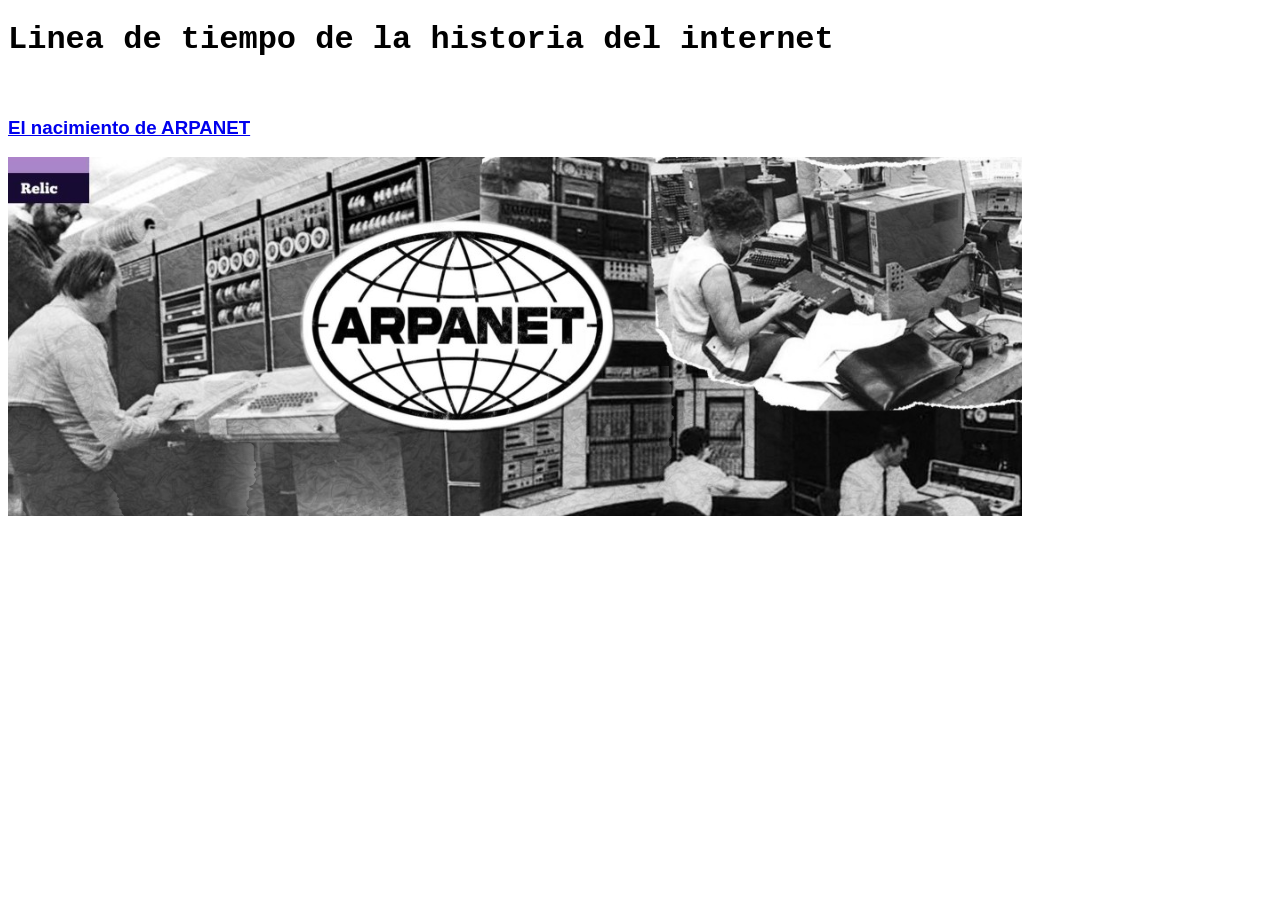
==== index.html @ 56c4992d "Commit inicial" ====
<!DOCTYPE html>
<html>
    <head>
        <title>Linea de Tiempo</title>
    </head>
    <body>
        <h1 style="font-family: 'Courier New', monospace;">Linea de tiempo de la historia del internet</h1>
        <br>
        <h3 style="font-family: Arial, Helvetica, sans-serif;"><a href="https://www.internetsociety.org/es/internet/history-internet/brief-history-internet">El nacimiento de ARPANET</a></h3>
        <img src="images/ARPANET.png">
    </body>
</html>
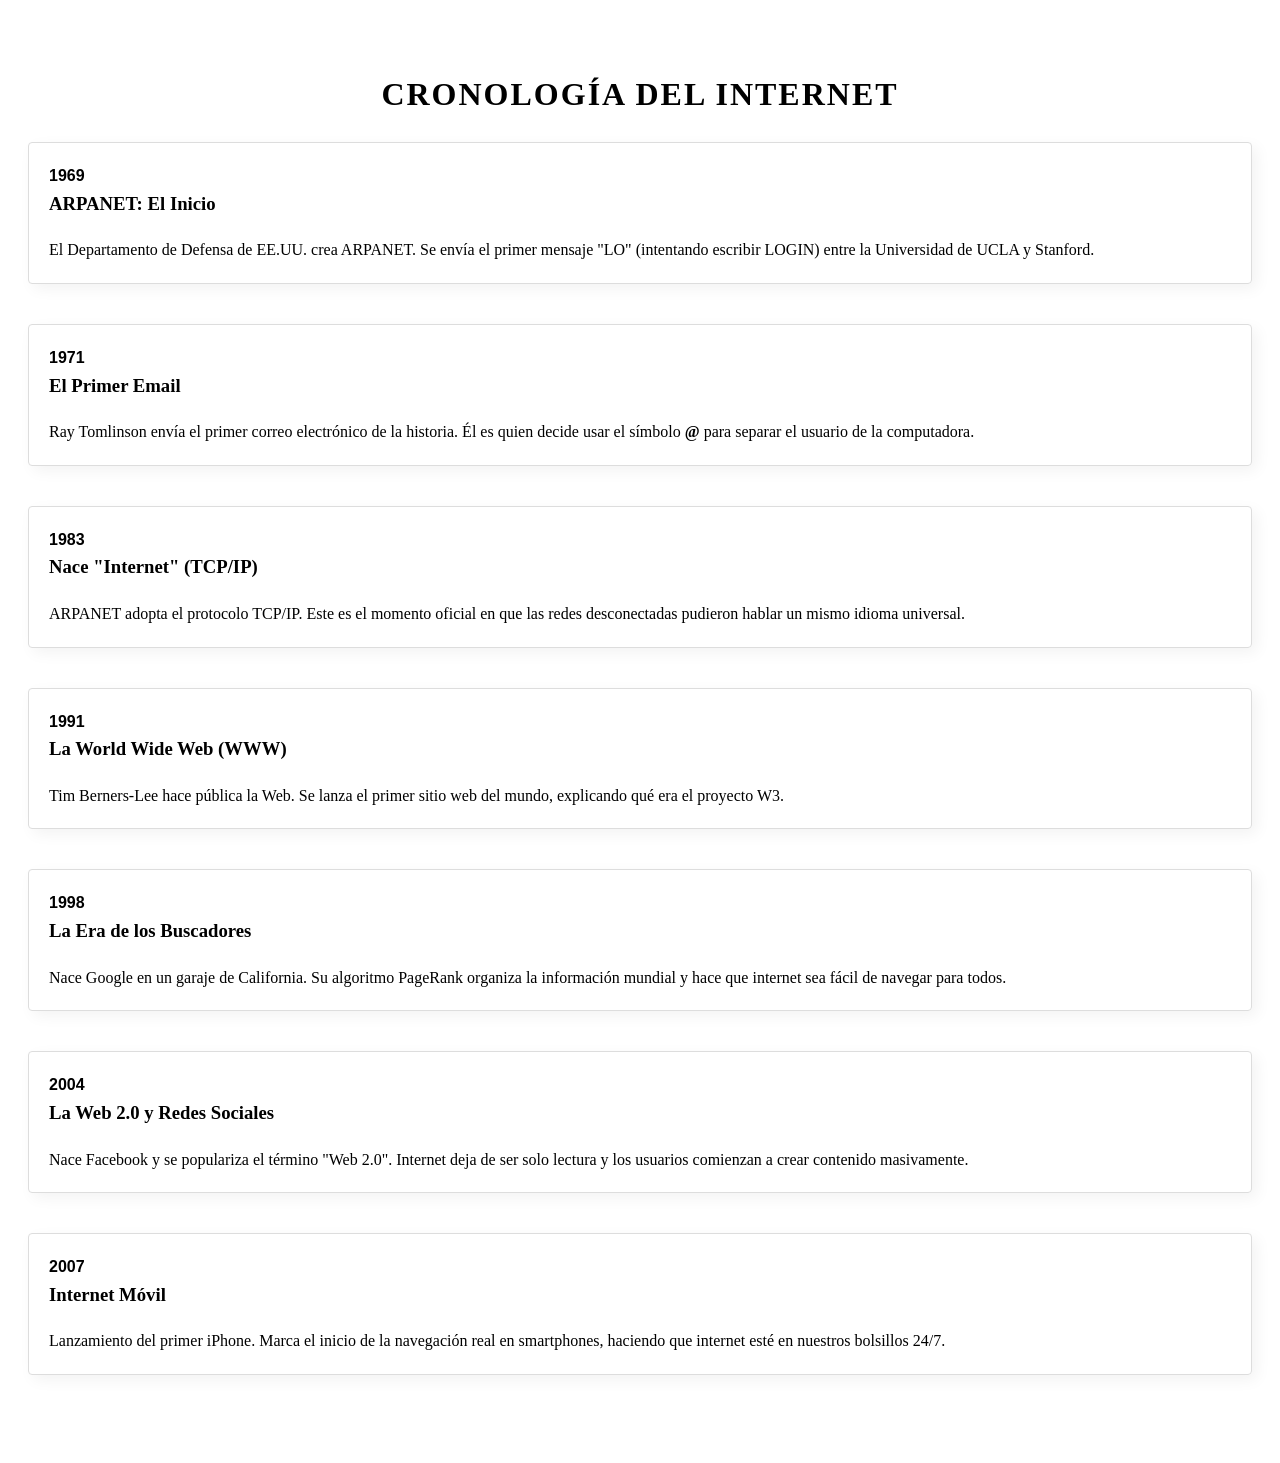
==== commit 5e5d9835: "Cambio grande, imagen quitada" ====
--- a/index.html
+++ b/index.html
@@ -1,12 +1,118 @@
 <!DOCTYPE html>
-<html>
-    <head>
-        <title>Linea de Tiempo</title>
-    </head>
-    <body>
-        <h1 style="font-family: 'Courier New', monospace;">Linea de tiempo de la historia del internet</h1>
-        <br>
-        <h3 style="font-family: Arial, Helvetica, sans-serif;"><a href="https://www.internetsociety.org/es/internet/history-internet/brief-history-internet">El nacimiento de ARPANET</a></h3>
-        <img src="images/ARPANET.png">
-    </body>
+<html lang="es">
+<head>
+    <title>Historia del Internet</title>
+    <style>
+        body {
+            font-family: 'Georgia', 'Times New Roman', Times, serif;
+            line-height: 1.6;
+            padding: 40px 20px;
+        }
+
+        .imag {
+            width: 500px;
+            height: 500px;
+        }
+
+        h1 {
+            text-align: center;
+            color: var(--primary-color);
+            text-transform: uppercase;
+            letter-spacing: 2px;
+        }
+
+        .event {
+            margin-bottom: 40px;
+        }
+
+        .content {
+            padding: 20px;
+            border: 1px solid #ddd;
+            border-radius: 4px;
+            box-shadow: 5px 5px 15px rgba(0,0,0,0.05);
+        }
+
+        .year {
+            font-weight: bold;
+            font-size: 1.4;
+            margin-bottom: 5px;
+            font-family: 'Arial', sans-serif;
+        }
+
+        h3 {
+            margin-top: 0;
+            font-size: 1.2;
+        }
+
+        p {
+            margin-bottom: 0;
+            font-size: 0.95;
+        }
+    </style>
+</head>
+<body>
+
+    <h1>Cronología del Internet</h1>
+
+    <div class="timeline">
+
+        <div class="event">
+            <div class="content">
+                <span class="year">1969</span>
+                <h3>ARPANET: El Inicio</h3>
+                <p>El Departamento de Defensa de EE.UU. crea ARPANET. Se envía el primer mensaje "LO" (intentando escribir LOGIN) entre la Universidad de UCLA y Stanford.</p>
+            </div>
+        </div>
+
+        <div class="event">
+            <div class="content">
+                <span class="year">1971</span>
+                <h3>El Primer Email</h3>
+                <p>Ray Tomlinson envía el primer correo electrónico de la historia. Él es quien decide usar el símbolo <strong>@</strong> para separar el usuario de la computadora.</p>
+            </div>
+        </div>
+
+        <div class="event">
+            <div class="content">
+                <span class="year">1983</span>
+                <h3>Nace "Internet" (TCP/IP)</h3>
+                <p>ARPANET adopta el protocolo TCP/IP. Este es el momento oficial en que las redes desconectadas pudieron hablar un mismo idioma universal.</p>
+            </div>
+        </div>
+
+        <div class="event">
+            <div class="content">
+                <span class="year">1991</span>
+                <h3>La World Wide Web (WWW)</h3>
+                <p>Tim Berners-Lee hace pública la Web. Se lanza el primer sitio web del mundo, explicando qué era el proyecto W3.</p>
+            </div>
+        </div>
+
+        <div class="event">
+            <div class="content">
+                <span class="year">1998</span>
+                <h3>La Era de los Buscadores</h3>
+                <p>Nace Google en un garaje de California. Su algoritmo PageRank organiza la información mundial y hace que internet sea fácil de navegar para todos.</p>
+            </div>
+        </div>
+
+        <div class="event">
+            <div class="content">
+                <span class="year">2004</span>
+                <h3>La Web 2.0 y Redes Sociales</h3>
+                <p>Nace Facebook y se populariza el término "Web 2.0". Internet deja de ser solo lectura y los usuarios comienzan a crear contenido masivamente.</p>
+            </div>
+        </div>
+        
+        <div class="event">
+            <div class="content">
+                <span class="year">2007</span>
+                <h3>Internet Móvil</h3>
+                <p>Lanzamiento del primer iPhone. Marca el inicio de la navegación real en smartphones, haciendo que internet esté en nuestros bolsillos 24/7.</p>
+            </div>
+        </div>
+
+    </div>
+
+</body>
 </html>
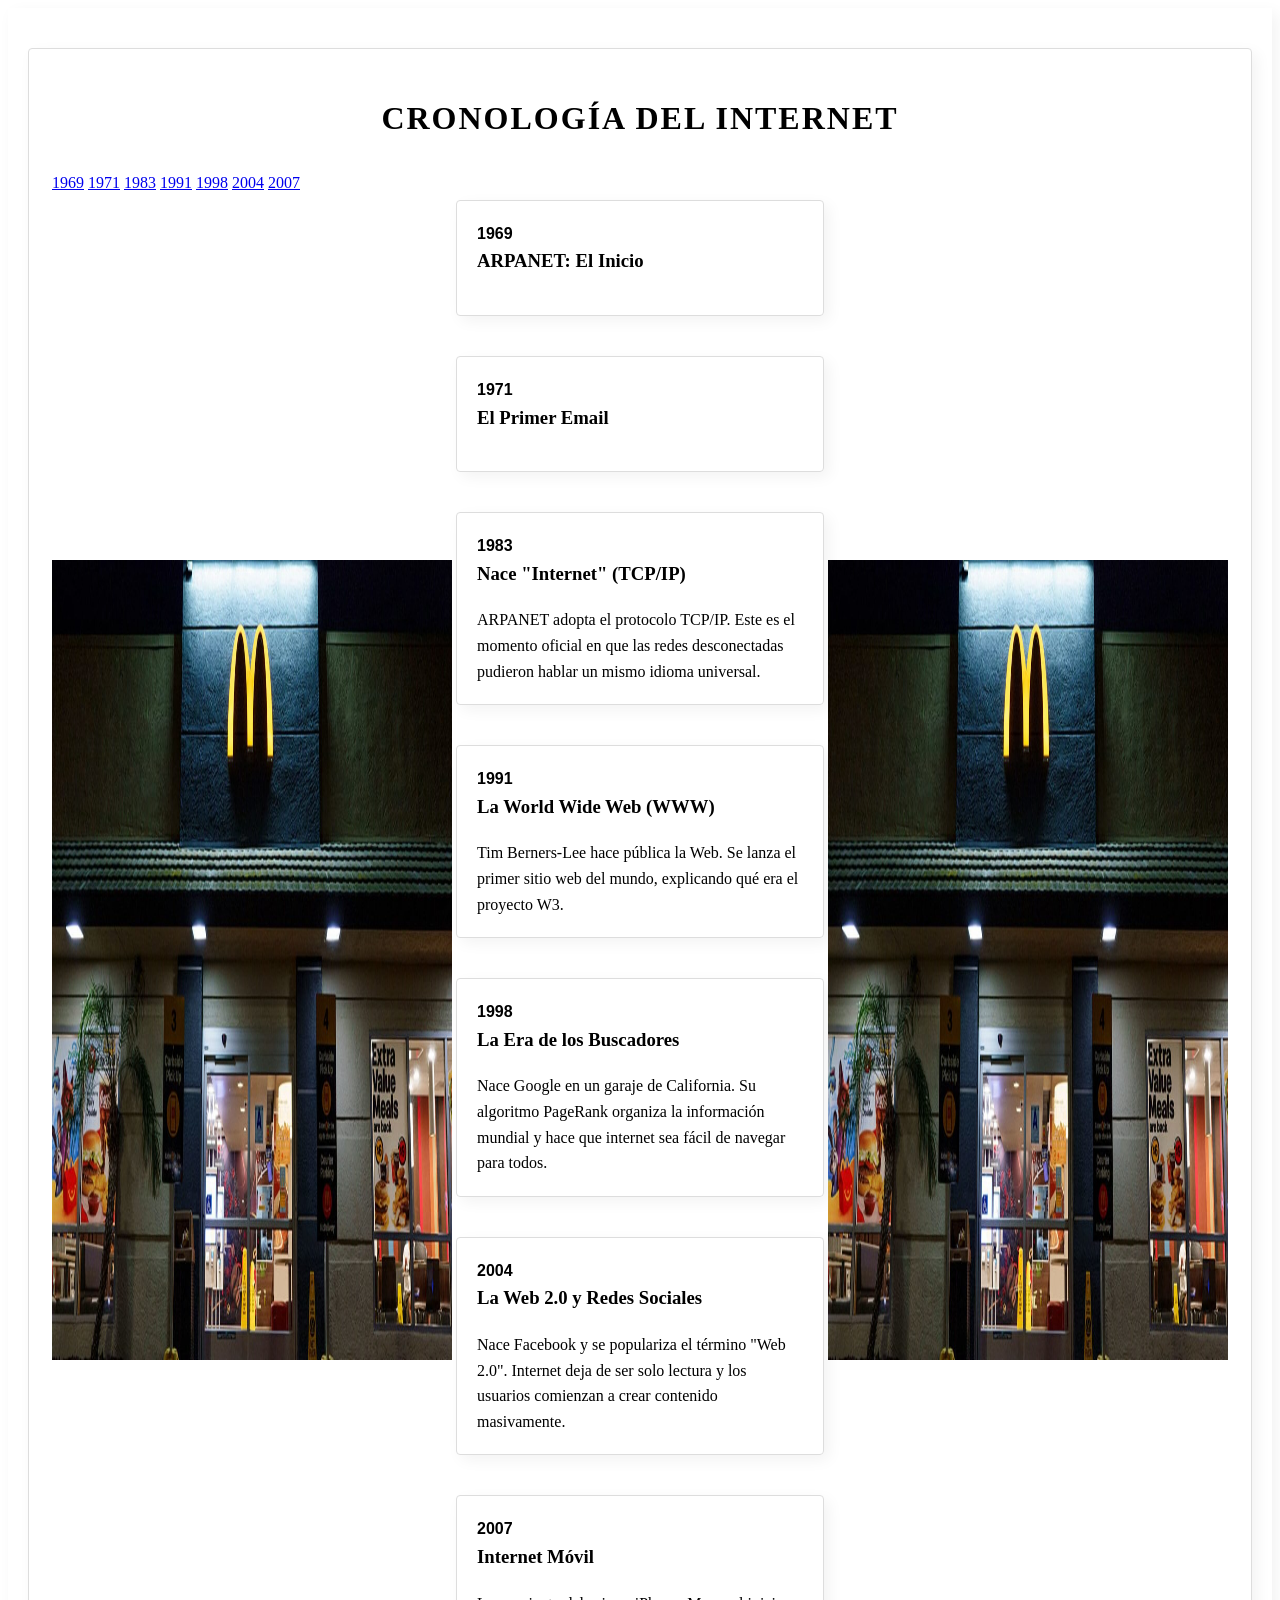
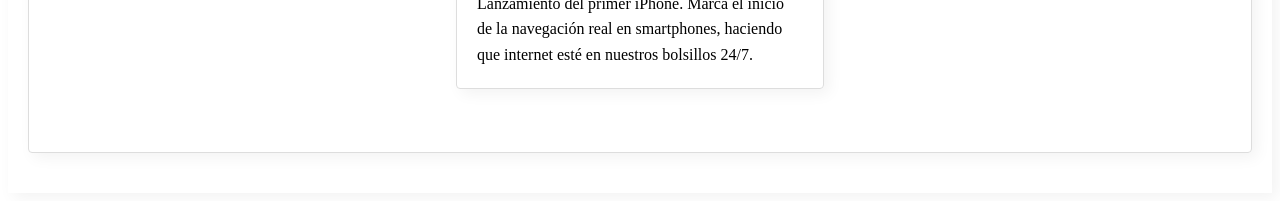
==== commit 41af1c19: "Cambios" ====
--- a/index.html
+++ b/index.html
@@ -2,11 +2,12 @@
 <html lang="es">
 <head>
     <title>Historia del Internet</title>
-    <style>
+    <style> /* estilos de la pagina */
         body {
             font-family: 'Georgia', 'Times New Roman', Times, serif;
             line-height: 1.6;
             padding: 40px 20px;
+            box-shadow: 5px 5px 15px rgba(0,0,0,0.05);
         }
 
         .imag {
@@ -16,7 +17,6 @@
 
         h1 {
             text-align: center;
-            color: var(--primary-color);
             text-transform: uppercase;
             letter-spacing: 2px;
         }
@@ -51,68 +51,89 @@
     </style>
 </head>
 <body>
+    <table class ="content">
+        <tr>
+            <td colspan="3">
+                <h1>Cronología del Internet</h1>
+            </td>
+        </tr>
+        <tr>
+            <td colspan="3">
+                <a href="eventos/1969.html">1969</a>
+                <a href="eventos/1971.html">1971</a>
+                <a href="eventos/1983.html">1983</a>
+                <a href="eventos/1991.html">1991</a>
+                <a href="eventos/1998.html">1998</a>
+                <a href="eventos/2004.html">2004</a>
+                <a href="eventos/2007.html">2007</a>
+            </td>
+        </tr>
+        <tr>
+            <td> <!-- Publicidad de la izquierda -->
+                <img src="images/Mc.jpeg" width="400" height="800">
+            </td>
+            <td> <!-- Informacion de la ventana -->
+                <div class="event">
+                    <div class="content">
+                        <span class="year">1969</span>
+                        <h3>ARPANET: El Inicio</h3>
+                    </div>
+                </div>
+    
+                <div class="event">
+                    <div class="content">
+                        <span class="year">1971</span>
+                        <h3>El Primer Email</h3>
+                    </div>
+                </div>
+    
+                <div class="event">
+                    <div class="content">
+                        <span class="year">1983</span>
+                        <h3>Nace "Internet" (TCP/IP)</h3>
+                        <p>ARPANET adopta el protocolo TCP/IP. Este es el momento oficial en que las redes desconectadas pudieron hablar un mismo idioma universal.</p>
+                    </div>
+                </div>
+    
+                <div class="event">
+                    <div class="content">
+                        <span class="year">1991</span>
+                        <h3>La World Wide Web (WWW)</h3>
+                        <p>Tim Berners-Lee hace pública la Web. Se lanza el primer sitio web del mundo, explicando qué era el proyecto W3.</p>
+                    </div>
+                </div>
+    
+                <div class="event">
+                    <div class="content">
+                        <span class="year">1998</span>
+                        <h3>La Era de los Buscadores</h3>
+                        <p>Nace Google en un garaje de California. Su algoritmo PageRank organiza la información mundial y hace que internet sea fácil de navegar para todos.</p>
+                    </div>
+                </div>
+    
+                <div class="event">
+                    <div class="content">
+                        <span class="year">2004</span>
+                        <h3>La Web 2.0 y Redes Sociales</h3>
+                        <p>Nace Facebook y se populariza el término "Web 2.0". Internet deja de ser solo lectura y los usuarios comienzan a crear contenido masivamente.</p>
+                    </div>
+                </div>
+                
+                <div class="event">
+                    <div class="content">
+                        <span class="year">2007</span>
+                        <h3>Internet Móvil</h3>
+                        <p>Lanzamiento del primer iPhone. Marca el inicio de la navegación real en smartphones, haciendo que internet esté en nuestros bolsillos 24/7.</p>
+                    </div>
+                </div>
+            </td>
 
-    <h1>Cronología del Internet</h1>
+            <td> <!-- Publicidad de la derecha -->
+                <img src="images/Mc.jpeg" width="400" height="800">
+            </td>
+            
+        </tr>
 
-    <div class="timeline">
-
-        <div class="event">
-            <div class="content">
-                <span class="year">1969</span>
-                <h3>ARPANET: El Inicio</h3>
-                <p>El Departamento de Defensa de EE.UU. crea ARPANET. Se envía el primer mensaje "LO" (intentando escribir LOGIN) entre la Universidad de UCLA y Stanford.</p>
-            </div>
-        </div>
-
-        <div class="event">
-            <div class="content">
-                <span class="year">1971</span>
-                <h3>El Primer Email</h3>
-                <p>Ray Tomlinson envía el primer correo electrónico de la historia. Él es quien decide usar el símbolo <strong>@</strong> para separar el usuario de la computadora.</p>
-            </div>
-        </div>
-
-        <div class="event">
-            <div class="content">
-                <span class="year">1983</span>
-                <h3>Nace "Internet" (TCP/IP)</h3>
-                <p>ARPANET adopta el protocolo TCP/IP. Este es el momento oficial en que las redes desconectadas pudieron hablar un mismo idioma universal.</p>
-            </div>
-        </div>
-
-        <div class="event">
-            <div class="content">
-                <span class="year">1991</span>
-                <h3>La World Wide Web (WWW)</h3>
-                <p>Tim Berners-Lee hace pública la Web. Se lanza el primer sitio web del mundo, explicando qué era el proyecto W3.</p>
-            </div>
-        </div>
-
-        <div class="event">
-            <div class="content">
-                <span class="year">1998</span>
-                <h3>La Era de los Buscadores</h3>
-                <p>Nace Google en un garaje de California. Su algoritmo PageRank organiza la información mundial y hace que internet sea fácil de navegar para todos.</p>
-            </div>
-        </div>
-
-        <div class="event">
-            <div class="content">
-                <span class="year">2004</span>
-                <h3>La Web 2.0 y Redes Sociales</h3>
-                <p>Nace Facebook y se populariza el término "Web 2.0". Internet deja de ser solo lectura y los usuarios comienzan a crear contenido masivamente.</p>
-            </div>
-        </div>
-        
-        <div class="event">
-            <div class="content">
-                <span class="year">2007</span>
-                <h3>Internet Móvil</h3>
-                <p>Lanzamiento del primer iPhone. Marca el inicio de la navegación real en smartphones, haciendo que internet esté en nuestros bolsillos 24/7.</p>
-            </div>
-        </div>
-
-    </div>
-
+    </table>
 </body>
 </html>
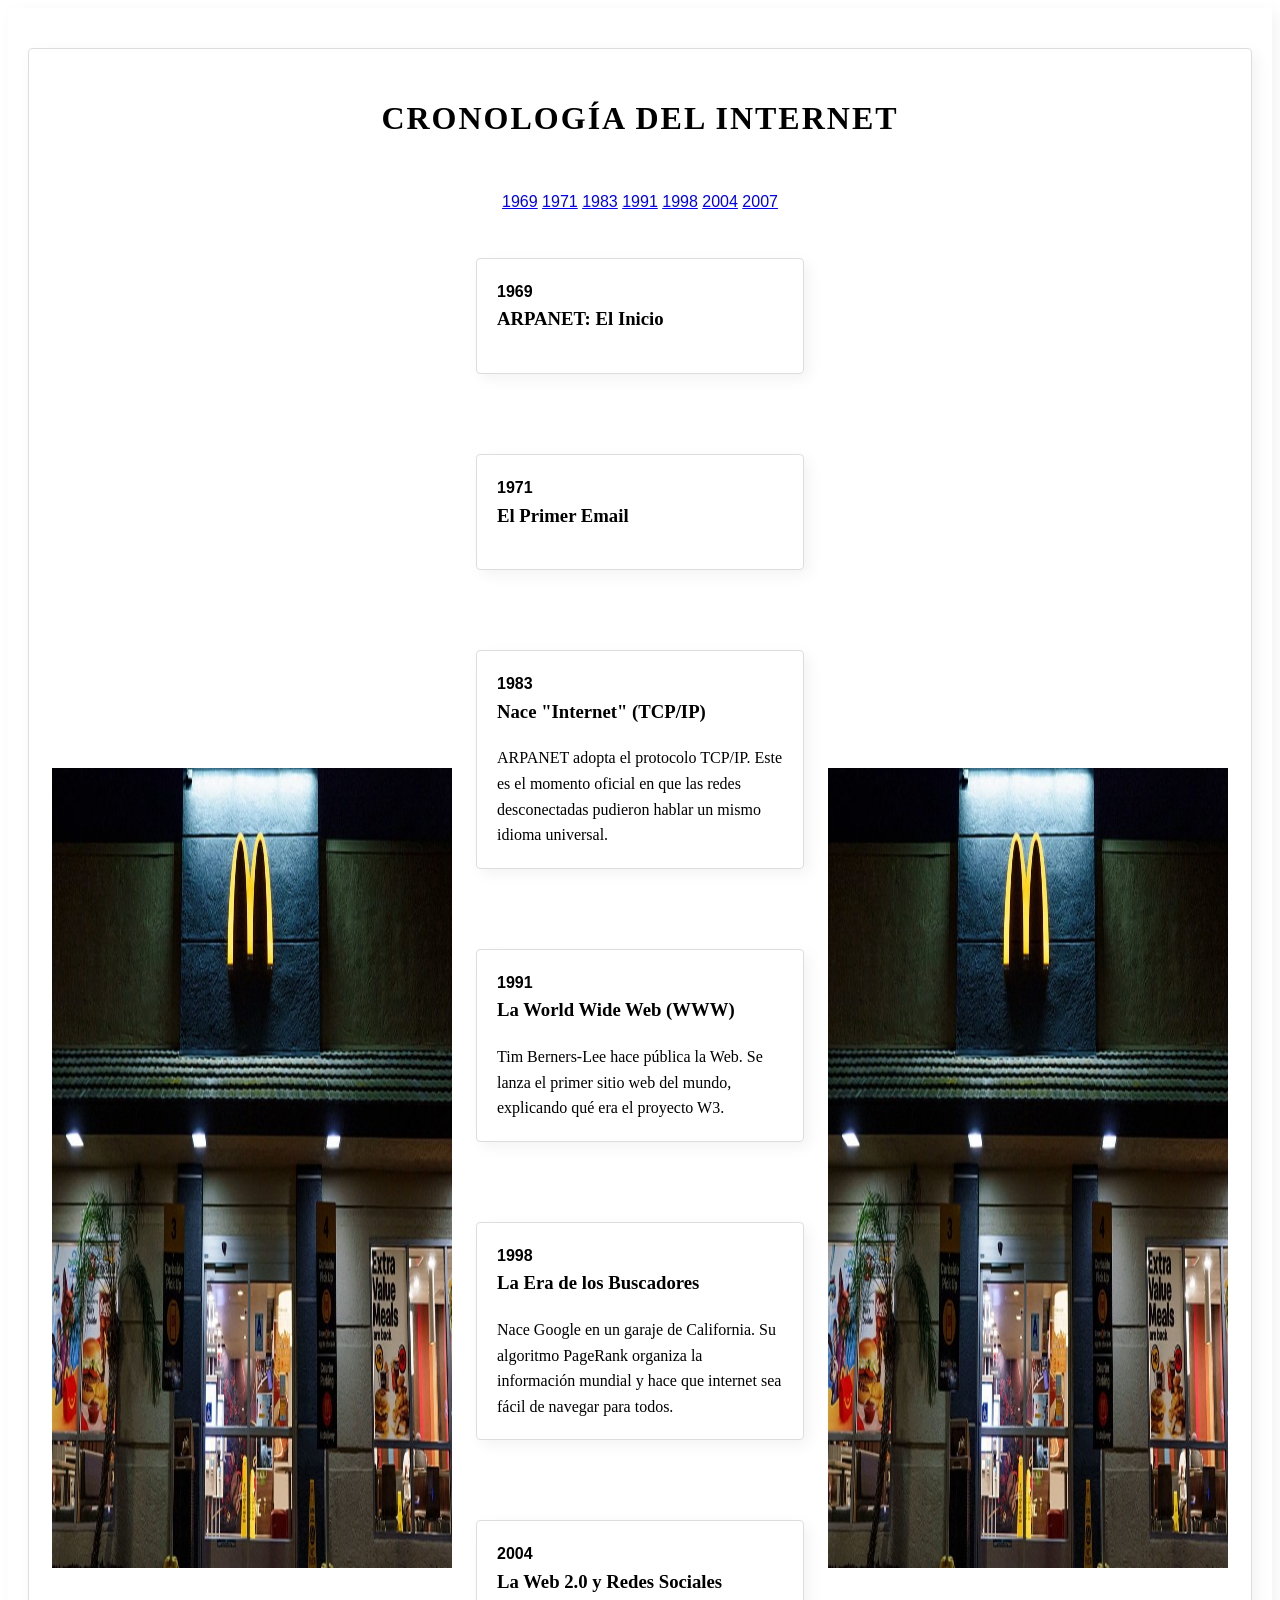
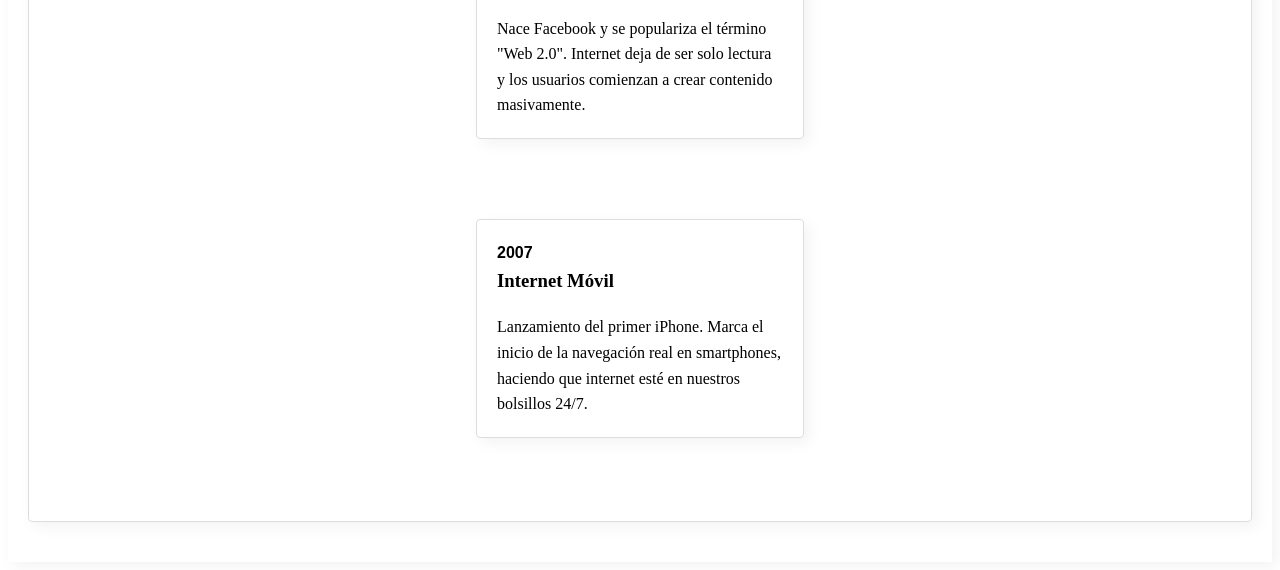
==== commit 90624dd1: "ADD cambios para el taller 3" ====
--- a/index.html
+++ b/index.html
@@ -10,11 +10,6 @@
             box-shadow: 5px 5px 15px rgba(0,0,0,0.05);
         }
 
-        .imag {
-            width: 500px;
-            height: 500px;
-        }
-
         h1 {
             text-align: center;
             text-transform: uppercase;
@@ -23,6 +18,7 @@
 
         .event {
             margin-bottom: 40px;
+            padding: 20px;
         }
 
         .content {
@@ -32,11 +28,25 @@
             box-shadow: 5px 5px 15px rgba(0,0,0,0.05);
         }
 
+        .publi {
+            width: 400px;
+            height: 800px;
+            display: block;
+            margin: auto;
+        }
         .year {
             font-weight: bold;
             font-size: 1.4;
             margin-bottom: 5px;
             font-family: 'Arial', sans-serif;
+        }
+
+        .links {
+            text-align: center;
+            font-family: 'Segoe UI', Tahoma, Geneva, Verdana, sans-serif;
+            font-size: 1.2;
+            color: black;
+            padding: 20px;
         }
 
         h3 {
@@ -58,7 +68,7 @@
             </td>
         </tr>
         <tr>
-            <td colspan="3">
+            <td colspan="3" class="links">
                 <a href="eventos/1969.html">1969</a>
                 <a href="eventos/1971.html">1971</a>
                 <a href="eventos/1983.html">1983</a>
@@ -70,7 +80,9 @@
         </tr>
         <tr>
             <td> <!-- Publicidad de la izquierda -->
-                <img src="images/Mc.jpeg" width="400" height="800">
+                <a href="https://www.mcdonalds.com.co/">
+                    <img src="images/Mc.jpeg" class="publi">
+                </a>
             </td>
             <td> <!-- Informacion de la ventana -->
                 <div class="event">
@@ -129,7 +141,9 @@
             </td>
 
             <td> <!-- Publicidad de la derecha -->
-                <img src="images/Mc.jpeg" width="400" height="800">
+                <a href="https://www.mcdonalds.com.co/">
+                    <img src="images/Mc.jpeg" class="publi">
+                </a>
             </td>
             
         </tr>
